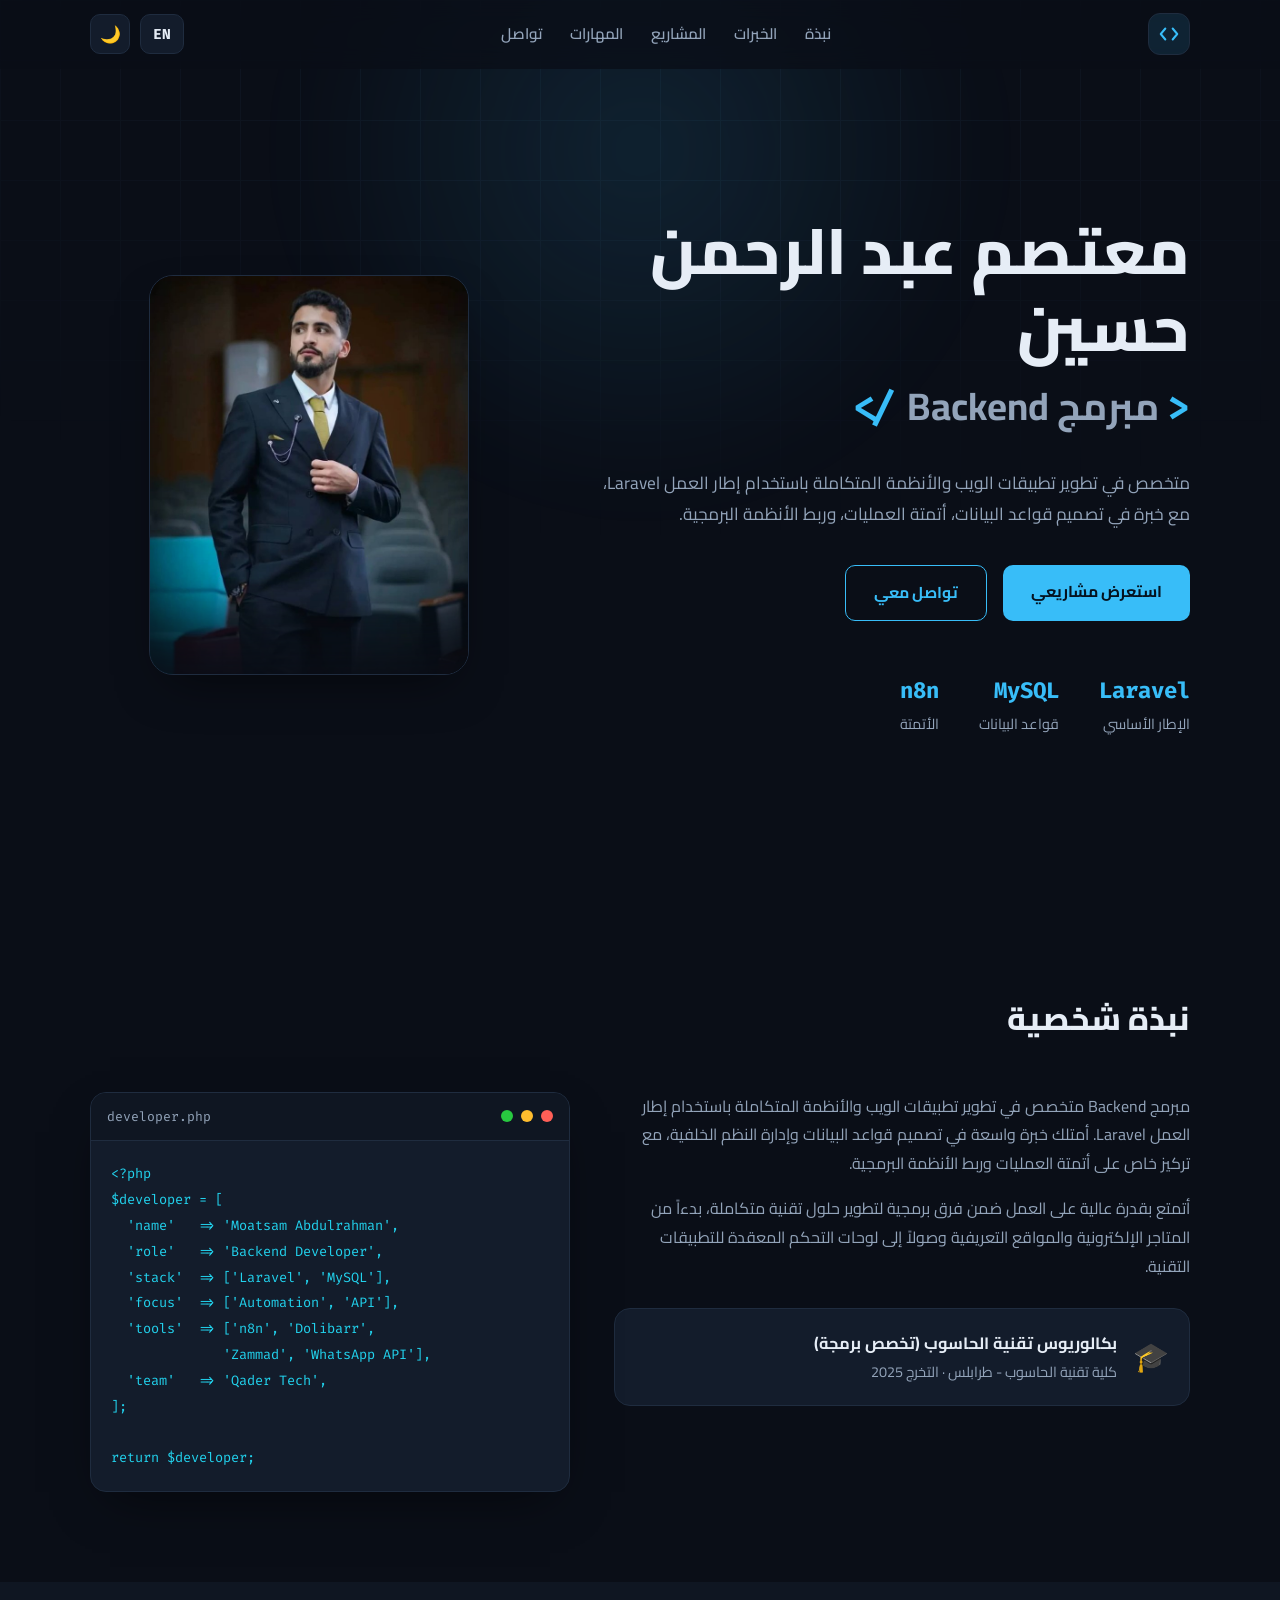
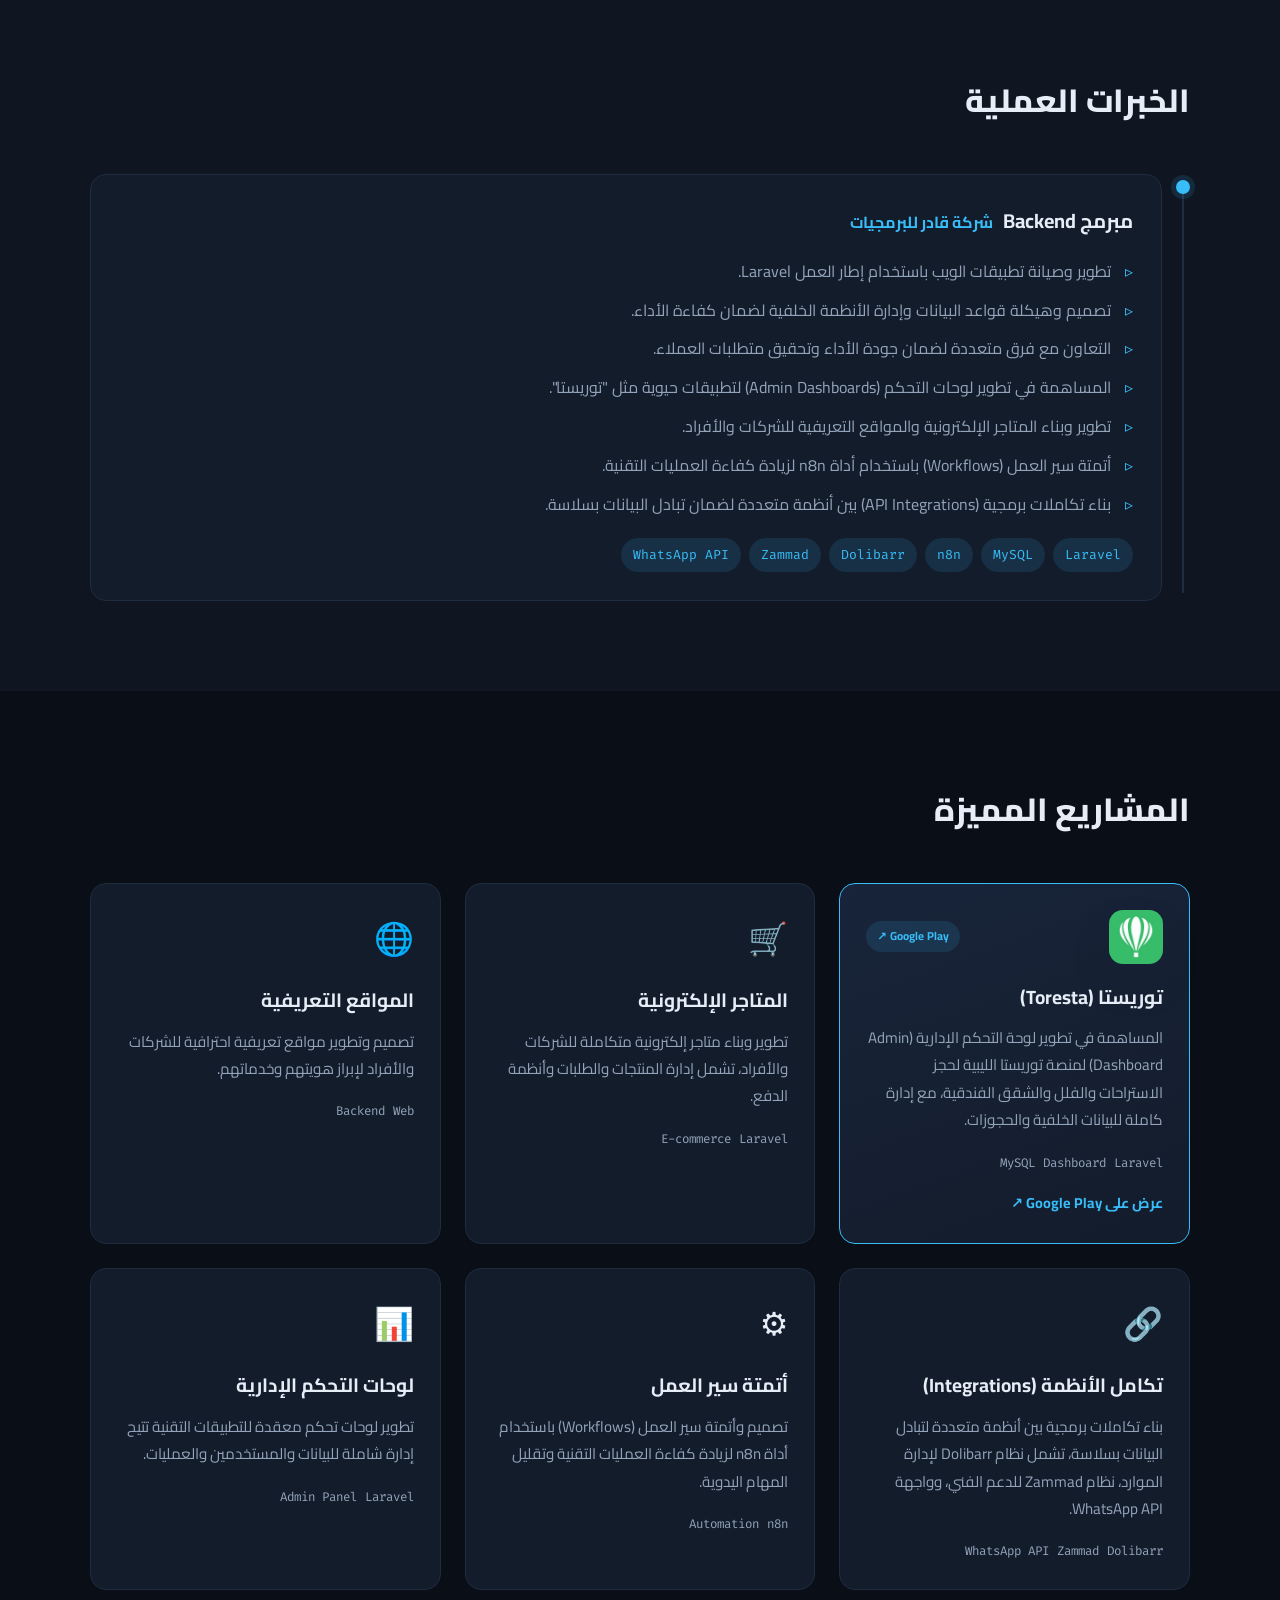
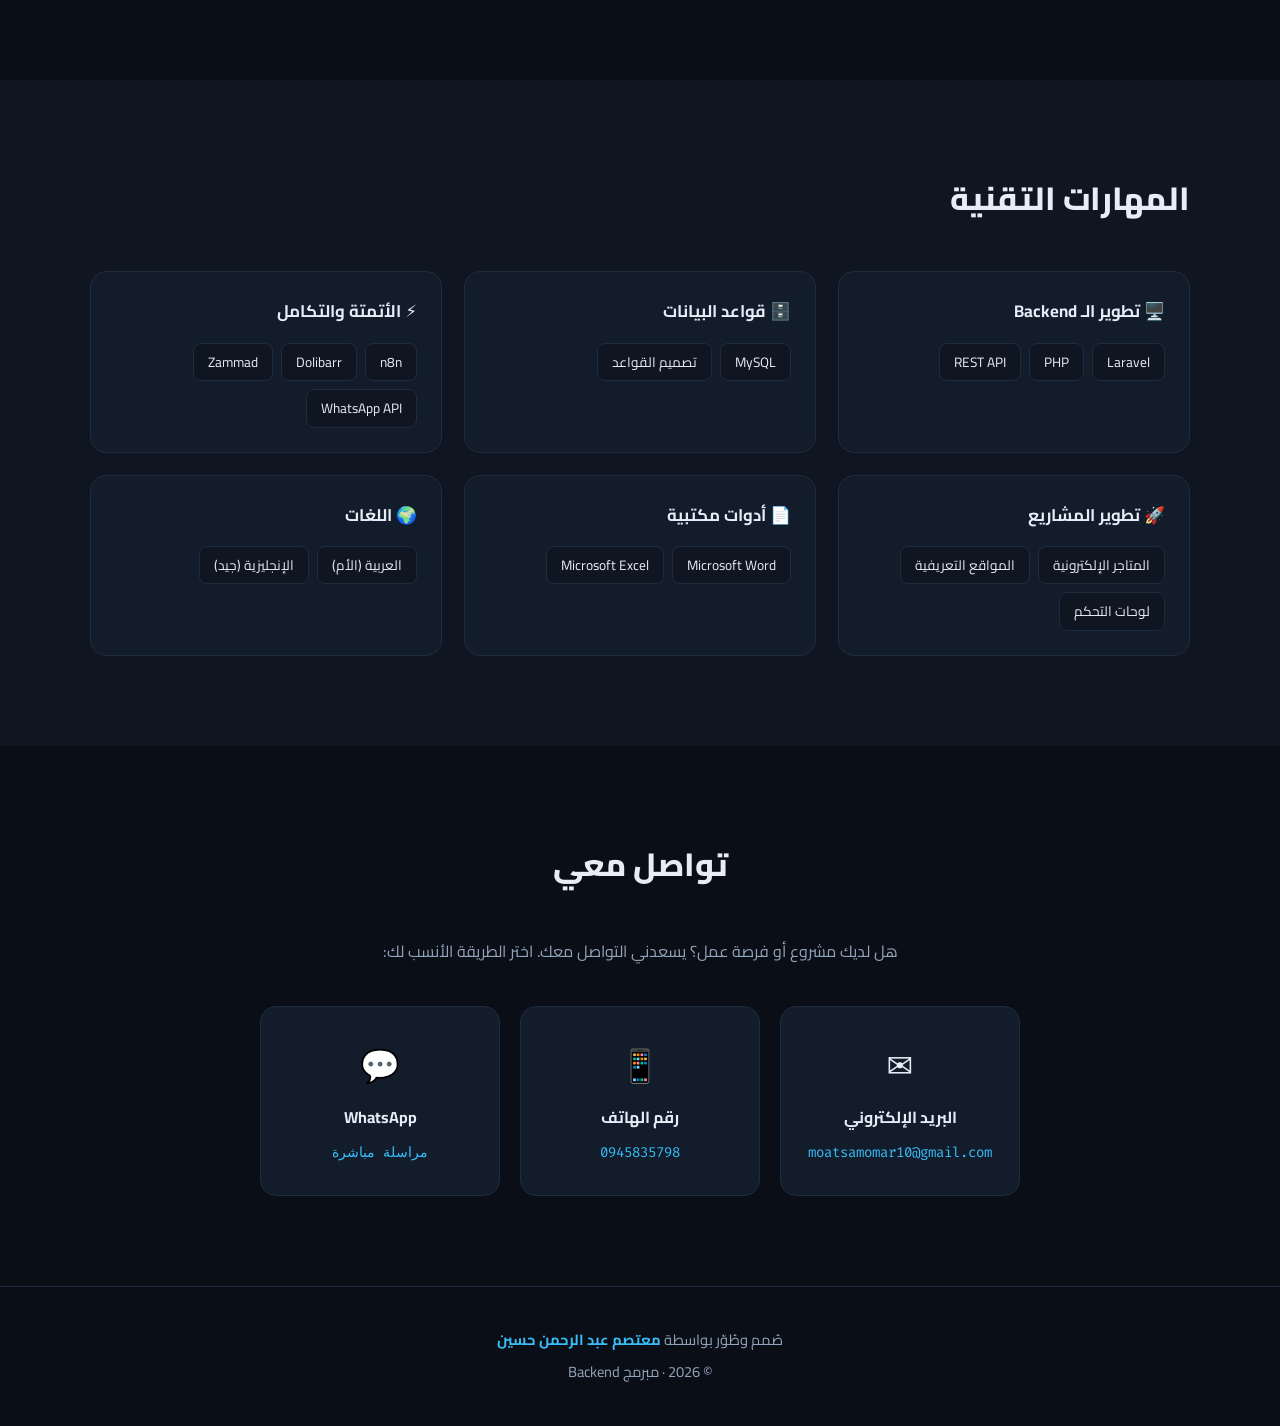
==== MY-PROFAIL/index.html @ f8661a61 "Add files via upload" ====
<!DOCTYPE html>
<html lang="ar" dir="rtl">
<head>
  <meta charset="UTF-8" />
  <meta name="viewport" content="width=device-width, initial-scale=1.0" />
  <title>معتصم عبد الرحمن حسين | مبرمج Backend</title>
  <meta name="description" data-i18n="meta_desc" content="الملف الشخصي لمعتصم عبد الرحمن حسين - مبرمج Backend متخصص في Laravel وتصميم قواعد البيانات وأتمتة العمليات وتكامل الأنظمة." />
  <link rel="preconnect" href="https://fonts.googleapis.com" />
  <link rel="preconnect" href="https://fonts.gstatic.com" crossorigin />
  <link href="https://fonts.googleapis.com/css2?family=Cairo:wght@400;600;700;800&family=Inter:wght@400;600;700;800&family=Fira+Code:wght@400;500&display=swap" rel="stylesheet" />
  <link rel="stylesheet" href="styles.css" />
</head>
<body>
  <div class="bg-grid"></div>
  <div class="bg-glow"></div>

  <!-- شريط التنقل -->
  <header class="nav" id="nav">
    <div class="container nav-inner">
      <a href="#hero" class="logo" aria-label="Home">
        <svg viewBox="0 0 24 24" width="22" height="22" fill="none" stroke="currentColor" stroke-width="2.2" stroke-linecap="round" stroke-linejoin="round">
          <polyline points="8 6 3 12 8 18"></polyline>
          <polyline points="16 6 21 12 16 18"></polyline>
        </svg>
      </a>
      <nav class="nav-links" id="navLinks">
        <a href="#about" data-i18n="nav_about">نبذة</a>
        <a href="#experience" data-i18n="nav_exp">الخبرات</a>
        <a href="#projects" data-i18n="nav_projects">المشاريع</a>
        <a href="#skills" data-i18n="nav_skills">المهارات</a>
        <a href="#contact" data-i18n="nav_contact">تواصل</a>
      </nav>
      <div class="nav-actions">
        <button class="lang-toggle" id="langToggle" aria-label="Language">EN</button>
        <button class="theme-toggle" id="themeToggle" aria-label="theme">🌙</button>
        <button class="menu-btn" id="menuBtn" aria-label="menu">☰</button>
      </div>
    </div>
  </header>

  <!-- القسم الرئيسي -->
  <section class="hero" id="hero">
    <div class="container hero-inner">
      <div class="hero-text">
        <h1 class="hero-name" data-i18n="hero_name">معتصم عبد الرحمن حسين</h1>
        <h2 class="hero-title">
          <span class="accent">&lt;</span> <span data-i18n="hero_role">مبرمج Backend</span> <span class="accent">/&gt;</span>
        </h2>
        <p class="hero-desc" data-i18n="hero_desc">
          متخصص في تطوير تطبيقات الويب والأنظمة المتكاملة باستخدام إطار العمل Laravel،
          مع خبرة في تصميم قواعد البيانات، أتمتة العمليات، وربط الأنظمة البرمجية.
        </p>
        <div class="hero-cta">
          <a href="#projects" class="btn btn-primary" data-i18n="hero_cta1">استعرض مشاريعي</a>
          <a href="#contact" class="btn btn-ghost" data-i18n="hero_cta2">تواصل معي</a>
        </div>
        <div class="hero-stats">
          <div class="stat"><span class="stat-num">Laravel</span><span class="stat-label" data-i18n="stat1">الإطار الأساسي</span></div>
          <div class="stat"><span class="stat-num">MySQL</span><span class="stat-label" data-i18n="stat2">قواعد البيانات</span></div>
          <div class="stat"><span class="stat-num">n8n</span><span class="stat-label" data-i18n="stat3">الأتمتة</span></div>
        </div>
      </div>
      <div class="hero-photo">
        <div class="photo-frame">
          <img src="profile.jpg" alt="معتصم عبد الرحمن حسين" />
        </div>
      </div>
    </div>
  </section>

  <!-- نبذة -->
  <section class="section" id="about">
    <div class="container">
      <h2 class="section-title" data-i18n="about_title">نبذة شخصية</h2>
      <div class="about-grid">
        <div class="about-text">
          <p data-i18n="about_p1">
            مبرمج Backend متخصص في تطوير تطبيقات الويب والأنظمة المتكاملة باستخدام
            إطار العمل Laravel. أمتلك خبرة واسعة في تصميم قواعد البيانات وإدارة النظم
            الخلفية، مع تركيز خاص على أتمتة العمليات وربط الأنظمة البرمجية.
          </p>
          <p data-i18n="about_p2">
            أتمتع بقدرة عالية على العمل ضمن فرق برمجية لتطوير حلول تقنية متكاملة،
            بدءاً من المتاجر الإلكترونية والمواقع التعريفية وصولاً إلى لوحات التحكم
            المعقدة للتطبيقات التقنية.
          </p>
          <div class="edu-card">
            <span class="edu-icon">🎓</span>
            <div>
              <h4 data-i18n="edu_title">بكالوريوس تقنية الحاسوب (تخصص برمجة)</h4>
              <p data-i18n="edu_sub">كلية تقنية الحاسوب - طرابلس · التخرج 2025</p>
            </div>
          </div>
        </div>
        <div class="about-side">
          <div class="code-card">
            <div class="code-head">
              <span class="dot red"></span><span class="dot yellow"></span><span class="dot green"></span>
              <span class="code-file">developer.php</span>
            </div>
<pre class="code-body"><code>&lt;?php
$developer = [
  'name'   =&gt; 'Moatsam Abdulrahman',
  'role'   =&gt; 'Backend Developer',
  'stack'  =&gt; ['Laravel', 'MySQL'],
  'focus'  =&gt; ['Automation', 'API'],
  'tools'  =&gt; ['n8n', 'Dolibarr',
              'Zammad', 'WhatsApp API'],
  'team'   =&gt; 'Qader Tech',
];

return $developer;</code></pre>
          </div>
        </div>
      </div>
    </div>
  </section>

  <!-- الخبرات -->
  <section class="section alt" id="experience">
    <div class="container">
      <h2 class="section-title" data-i18n="exp_title">الخبرات العملية</h2>
      <div class="timeline">
        <div class="timeline-item">
          <div class="timeline-dot"></div>
          <div class="timeline-card">
            <div class="exp-head">
              <h3 data-i18n="exp_role">مبرمج Backend</h3>
              <span class="company" data-i18n="exp_company">شركة قادر للبرمجيات</span>
            </div>
            <ul class="exp-list">
              <li data-i18n="exp_li1">تطوير وصيانة تطبيقات الويب باستخدام إطار العمل Laravel.</li>
              <li data-i18n="exp_li2">تصميم وهيكلة قواعد البيانات وإدارة الأنظمة الخلفية لضمان كفاءة الأداء.</li>
              <li data-i18n="exp_li3">التعاون مع فرق متعددة لضمان جودة الأداء وتحقيق متطلبات العملاء.</li>
              <li data-i18n="exp_li4">المساهمة في تطوير لوحات التحكم (Admin Dashboards) لتطبيقات حيوية مثل "توريستا".</li>
              <li data-i18n="exp_li5">تطوير وبناء المتاجر الإلكترونية والمواقع التعريفية للشركات والأفراد.</li>
              <li data-i18n="exp_li6">أتمتة سير العمل (Workflows) باستخدام أداة n8n لزيادة كفاءة العمليات التقنية.</li>
              <li data-i18n="exp_li7">بناء تكاملات برمجية (API Integrations) بين أنظمة متعددة لضمان تبادل البيانات بسلاسة.</li>
            </ul>
            <div class="exp-tags">
              <span>Laravel</span><span>MySQL</span><span>n8n</span>
              <span>Dolibarr</span><span>Zammad</span><span>WhatsApp API</span>
            </div>
          </div>
        </div>
      </div>
    </div>
  </section>

  <!-- المشاريع -->
  <section class="section" id="projects">
    <div class="container">
      <h2 class="section-title" data-i18n="projects_title">المشاريع المميزة</h2>
      <div class="cards">
        <article class="project-card featured">
          <div class="project-top">
            <img src="toresta.png" alt="Toresta" class="app-icon" />
            <a href="https://play.google.com/store/apps/details?id=com.turista.customer" target="_blank" rel="noopener" class="badge-link">Google Play ↗</a>
          </div>
          <h3>توريستا (Toresta)</h3>
          <p data-i18n="proj_toresta">المساهمة في تطوير لوحة التحكم الإدارية (Admin Dashboard) لمنصة توريستا الليبية لحجز الاستراحات والفلل والشقق الفندقية، مع إدارة كاملة للبيانات الخلفية والحجوزات.</p>
          <div class="project-tags"><span>Laravel</span><span>Dashboard</span><span>MySQL</span></div>
          <a href="https://play.google.com/store/apps/details?id=com.turista.customer" target="_blank" rel="noopener" class="project-link" data-i18n="proj_view_play">عرض على Google Play ↗</a>
        </article>

        <article class="project-card">
          <div class="project-top"><span class="folder">🛒</span></div>
          <h3 data-i18n="proj_ecom_t">المتاجر الإلكترونية</h3>
          <p data-i18n="proj_ecom_d">تطوير وبناء متاجر إلكترونية متكاملة للشركات والأفراد، تشمل إدارة المنتجات والطلبات وأنظمة الدفع.</p>
          <div class="project-tags"><span>Laravel</span><span>E-commerce</span></div>
        </article>

        <article class="project-card">
          <div class="project-top"><span class="folder">🌐</span></div>
          <h3 data-i18n="proj_web_t">المواقع التعريفية</h3>
          <p data-i18n="proj_web_d">تصميم وتطوير مواقع تعريفية احترافية للشركات والأفراد لإبراز هويتهم وخدماتهم.</p>
          <div class="project-tags"><span>Web</span><span>Backend</span></div>
        </article>

        <article class="project-card">
          <div class="project-top"><span class="folder">🔗</span></div>
          <h3 data-i18n="proj_int_t">تكامل الأنظمة (Integrations)</h3>
          <p data-i18n="proj_int_d">بناء تكاملات برمجية بين أنظمة متعددة لتبادل البيانات بسلاسة، تشمل نظام Dolibarr لإدارة الموارد، نظام Zammad للدعم الفني، وواجهة WhatsApp API.</p>
          <div class="project-tags"><span>Dolibarr</span><span>Zammad</span><span>WhatsApp API</span></div>
        </article>

        <article class="project-card">
          <div class="project-top"><span class="folder">⚙️</span></div>
          <h3 data-i18n="proj_auto_t">أتمتة سير العمل</h3>
          <p data-i18n="proj_auto_d">تصميم وأتمتة سير العمل (Workflows) باستخدام أداة n8n لزيادة كفاءة العمليات التقنية وتقليل المهام اليدوية.</p>
          <div class="project-tags"><span>n8n</span><span>Automation</span></div>
        </article>

        <article class="project-card">
          <div class="project-top"><span class="folder">📊</span></div>
          <h3 data-i18n="proj_admin_t">لوحات التحكم الإدارية</h3>
          <p data-i18n="proj_admin_d">تطوير لوحات تحكم معقدة للتطبيقات التقنية تتيح إدارة شاملة للبيانات والمستخدمين والعمليات.</p>
          <div class="project-tags"><span>Laravel</span><span>Admin Panel</span></div>
        </article>
      </div>
    </div>
  </section>

  <!-- المهارات -->
  <section class="section alt" id="skills">
    <div class="container">
      <h2 class="section-title" data-i18n="skills_title">المهارات التقنية</h2>
      <div class="skills-grid">
        <div class="skill-box">
          <h4 data-i18n="skill_backend">🖥️ تطوير الـ Backend</h4>
          <div class="chips"><span>Laravel</span><span>PHP</span><span>REST API</span></div>
        </div>
        <div class="skill-box">
          <h4 data-i18n="skill_db">🗄️ قواعد البيانات</h4>
          <div class="chips"><span>MySQL</span><span data-i18n="skill_db_design">تصميم القواعد</span></div>
        </div>
        <div class="skill-box">
          <h4 data-i18n="skill_auto">⚡ الأتمتة والتكامل</h4>
          <div class="chips"><span>n8n</span><span>Dolibarr</span><span>Zammad</span><span>WhatsApp API</span></div>
        </div>
        <div class="skill-box">
          <h4 data-i18n="skill_proj">🚀 تطوير المشاريع</h4>
          <div class="chips"><span data-i18n="chip_ecom">المتاجر الإلكترونية</span><span data-i18n="chip_web">المواقع التعريفية</span><span data-i18n="chip_dash">لوحات التحكم</span></div>
        </div>
        <div class="skill-box">
          <h4 data-i18n="skill_office">📄 أدوات مكتبية</h4>
          <div class="chips"><span>Microsoft Word</span><span>Microsoft Excel</span></div>
        </div>
        <div class="skill-box">
          <h4 data-i18n="skill_lang">🌍 اللغات</h4>
          <div class="chips"><span data-i18n="chip_ar">العربية (الأم)</span><span data-i18n="chip_en">الإنجليزية (جيد)</span></div>
        </div>
      </div>
    </div>
  </section>

  <!-- تواصل -->
  <section class="section contact" id="contact">
    <div class="container contact-inner">
      <h2 class="section-title center" data-i18n="contact_title">تواصل معي</h2>
      <p class="contact-lead" data-i18n="contact_lead">
        هل لديك مشروع أو فرصة عمل؟ يسعدني التواصل معك. اختر الطريقة الأنسب لك:
      </p>
      <div class="contact-cards">
        <a href="mailto:moatsamomar10@gmail.com" class="contact-card">
          <span class="ci">✉️</span>
          <span class="cl" data-i18n="contact_email">البريد الإلكتروني</span>
          <span class="cv">moatsamomar10@gmail.com</span>
        </a>
        <a href="tel:0945835798" class="contact-card">
          <span class="ci">📱</span>
          <span class="cl" data-i18n="contact_phone">رقم الهاتف</span>
          <span class="cv">0945835798</span>
        </a>
        <a href="https://wa.me/218945835798" target="_blank" rel="noopener" class="contact-card">
          <span class="ci">💬</span>
          <span class="cl">WhatsApp</span>
          <span class="cv" data-i18n="contact_wa">مراسلة مباشرة</span>
        </a>
      </div>
    </div>
  </section>

  <footer class="footer">
    <div class="container">
      <p><span data-i18n="footer_by">صُمم وطُوّر بواسطة</span> <strong>معتصم عبد الرحمن حسين</strong></p>
      <p class="footer-sub">© <span id="year"></span> · <span data-i18n="hero_role">مبرمج Backend</span></p>
    </div>
  </footer>

  <script src="app.js"></script>
</body>
</html>
---- MY-PROFAIL/styles.css ----
:root {
  --bg: #0a0e17;
  --bg-alt: #0f1622;
  --card: #131c2b;
  --card-hover: #18243a;
  --border: #1f2c3f;
  --text: #e6edf6;
  --text-dim: #93a4ba;
  --accent: #38bdf8;
  --accent-2: #22d3ee;
  --accent-soft: rgba(56, 189, 248, 0.12);
  --shadow: 0 20px 50px -20px rgba(0, 0, 0, 0.6);
  --radius: 16px;
  --font: 'Cairo', system-ui, sans-serif;
  --mono: 'Fira Code', monospace;
}

html.light {
  --bg: #f6f9fc;
  --bg-alt: #eef3f9;
  --card: #ffffff;
  --card-hover: #f1f6fc;
  --border: #dde6f0;
  --text: #0d1b2a;
  --text-dim: #51637a;
  --accent: #0284c7;
  --accent-2: #0891b2;
  --accent-soft: rgba(2, 132, 199, 0.1);
  --shadow: 0 20px 50px -25px rgba(15, 30, 60, 0.25);
}

* { margin: 0; padding: 0; box-sizing: border-box; }

html { scroll-behavior: smooth; }

body {
  font-family: var(--font);
  background: var(--bg);
  color: var(--text);
  line-height: 1.8;
  overflow-x: hidden;
  transition: background 0.4s, color 0.4s;
}

.container { width: min(1100px, 92%); margin: 0 auto; }

/* خلفية */
.bg-grid {
  position: fixed; inset: 0; z-index: -2;
  background-image:
    linear-gradient(var(--border) 1px, transparent 1px),
    linear-gradient(90deg, var(--border) 1px, transparent 1px);
  background-size: 60px 60px;
  opacity: 0.25;
  mask-image: radial-gradient(ellipse 80% 60% at 50% 0%, #000 40%, transparent 100%);
}
.bg-glow {
  position: fixed; top: -200px; left: 50%; transform: translateX(-50%);
  width: 700px; height: 700px; z-index: -1;
  background: radial-gradient(circle, var(--accent-soft), transparent 70%);
  filter: blur(40px);
}

/* التنقل */
.nav {
  position: fixed; top: 0; left: 0; right: 0; z-index: 100;
  backdrop-filter: blur(12px);
  background: color-mix(in srgb, var(--bg) 75%, transparent);
  border-bottom: 1px solid transparent;
  transition: border-color 0.3s, background 0.3s;
}
.nav.scrolled { border-bottom-color: var(--border); }
.nav-inner { display: flex; align-items: center; justify-content: space-between; height: 68px; }
.logo {
  display: grid; place-items: center; width: 42px; height: 42px; border-radius: 12px;
  color: var(--accent); text-decoration: none; background: var(--accent-soft);
  border: 1px solid var(--border); transition: 0.25s;
}
.logo:hover { background: var(--accent); color: #04121f; transform: translateY(-2px); }
.nav-links { display: flex; gap: 28px; }
.nav-links a {
  color: var(--text-dim); text-decoration: none; font-size: 0.95rem;
  font-weight: 600; position: relative; transition: color 0.2s;
}
.nav-links a:hover { color: var(--accent); }
.nav-links a::after {
  content: ''; position: absolute; bottom: -6px; right: 0; width: 0; height: 2px;
  background: var(--accent); transition: width 0.25s;
}
.nav-links a:hover::after { width: 100%; }
.nav-actions { display: flex; align-items: center; gap: 10px; }
.theme-toggle, .menu-btn, .lang-toggle {
  background: var(--card); border: 1px solid var(--border); color: var(--text);
  height: 40px; border-radius: 10px; cursor: pointer; font-size: 1.05rem;
  display: grid; place-items: center; transition: 0.2s;
}
.theme-toggle, .menu-btn { width: 40px; }
.lang-toggle { width: 44px; font-weight: 800; font-size: 0.9rem; font-family: var(--mono); }
.theme-toggle:hover, .lang-toggle:hover { border-color: var(--accent); color: var(--accent); }
.menu-btn { display: none; }

/* القسم الرئيسي */
.hero { min-height: 100vh; display: flex; align-items: center; padding-top: 90px; padding-bottom: 40px; }
.hero-inner { padding: 20px 0; display: grid; grid-template-columns: 1.4fr 1fr; gap: 50px; align-items: center; }
.hero-photo { display: flex; justify-content: center; }
.photo-frame {
  position: relative; width: 100%; max-width: 320px; aspect-ratio: 4/5;
  border-radius: 24px; overflow: hidden; border: 1px solid var(--border);
  box-shadow: var(--shadow);
}
.photo-frame::after {
  content: ''; position: absolute; inset: 0;
  box-shadow: inset 0 -80px 80px -40px var(--bg);
  pointer-events: none;
}
.photo-frame img { width: 100%; height: 100%; object-fit: cover; display: block; transition: transform 0.5s; }
.photo-frame:hover img { transform: scale(1.05); }
.hero-greeting { color: var(--accent); font-family: var(--mono); font-size: 1.05rem; margin-bottom: 12px; }
.hero-name { font-size: clamp(2.2rem, 6vw, 4rem); font-weight: 800; line-height: 1.2; }
.hero-title { font-size: clamp(1.4rem, 4vw, 2.4rem); color: var(--text-dim); font-weight: 700; margin-top: 6px; }
.hero-title .accent { color: var(--accent); font-family: var(--mono); }
.hero-desc { max-width: 620px; color: var(--text-dim); font-size: 1.08rem; margin-top: 24px; }
.hero-desc strong { color: var(--text); }
.hero-cta { display: flex; gap: 16px; margin-top: 36px; flex-wrap: wrap; }
.btn {
  padding: 13px 28px; border-radius: 10px; text-decoration: none; font-weight: 700;
  font-size: 0.98rem; transition: 0.25s; display: inline-block;
}
.btn-primary { background: var(--accent); color: #04121f; }
.btn-primary:hover { transform: translateY(-3px); box-shadow: 0 12px 30px -10px var(--accent); }
.btn-ghost { border: 1px solid var(--accent); color: var(--accent); }
.btn-ghost:hover { background: var(--accent-soft); transform: translateY(-3px); }
.hero-stats { display: flex; gap: 40px; margin-top: 50px; flex-wrap: wrap; }
.stat { display: flex; flex-direction: column; }
.stat-num { font-size: 1.4rem; font-weight: 800; color: var(--accent); font-family: var(--mono); }
.stat-label { color: var(--text-dim); font-size: 0.9rem; }

/* الأقسام */
.section { padding: 90px 0; }
.section.alt { background: var(--bg-alt); }
.section-title {
  font-size: clamp(1.5rem, 4vw, 2rem); font-weight: 800; margin-bottom: 44px;
  display: flex; align-items: center; gap: 12px;
}
.section-title.center { justify-content: center; }
.section-title .num { color: var(--accent); font-family: var(--mono); font-size: 1.2rem; }

/* نبذة */
.about-grid { display: grid; grid-template-columns: 1.2fr 1fr; gap: 44px; align-items: start; }
.about-text p { color: var(--text-dim); margin-bottom: 16px; }
.about-text strong { color: var(--text); }
.edu-card {
  display: flex; gap: 16px; align-items: center; margin-top: 28px;
  background: var(--card); border: 1px solid var(--border); padding: 20px;
  border-radius: var(--radius);
}
.edu-icon { font-size: 1.8rem; }
.edu-card h4 { font-size: 1.02rem; }
.edu-card p { color: var(--text-dim); font-size: 0.9rem; margin: 0; }
.code-card { background: var(--card); border: 1px solid var(--border); border-radius: var(--radius); overflow: hidden; box-shadow: var(--shadow); }
.code-head { display: flex; align-items: center; gap: 8px; padding: 12px 16px; background: var(--bg-alt); border-bottom: 1px solid var(--border); }
.dot { width: 12px; height: 12px; border-radius: 50%; }
.dot.red { background: #ff5f57; } .dot.yellow { background: #febc2e; } .dot.green { background: #28c840; }
.code-file { margin-right: auto; color: var(--text-dim); font-family: var(--mono); font-size: 0.82rem; }
.code-body { padding: 20px; direction: ltr; text-align: left; overflow-x: auto; }
.code-body code { font-family: var(--mono); font-size: 0.85rem; color: var(--accent-2); line-height: 1.9; }

/* الخط الزمني */
.timeline { position: relative; padding-right: 28px; }
.timeline::before { content: ''; position: absolute; right: 6px; top: 8px; bottom: 8px; width: 2px; background: var(--border); }
.timeline-item { position: relative; }
.timeline-dot { position: absolute; right: -28px; top: 6px; width: 14px; height: 14px; border-radius: 50%; background: var(--accent); box-shadow: 0 0 0 5px var(--accent-soft); }
.timeline-card { background: var(--card); border: 1px solid var(--border); border-radius: var(--radius); padding: 28px; }
.exp-head { display: flex; flex-wrap: wrap; align-items: baseline; gap: 10px; margin-bottom: 18px; }
.exp-head h3 { font-size: 1.25rem; }
.company { color: var(--accent); font-weight: 700; }
.exp-list { list-style: none; }
.exp-list li { position: relative; padding-right: 22px; margin-bottom: 10px; color: var(--text-dim); }
.exp-list li::before { content: '▹'; position: absolute; right: 0; color: var(--accent); }
.exp-tags { display: flex; flex-wrap: wrap; gap: 8px; margin-top: 20px; }
.exp-tags span { background: var(--accent-soft); color: var(--accent); padding: 5px 12px; border-radius: 20px; font-size: 0.82rem; font-family: var(--mono); }

/* المشاريع */
.cards { display: grid; grid-template-columns: repeat(auto-fill, minmax(290px, 1fr)); gap: 24px; }
.project-card { background: var(--card); border: 1px solid var(--border); border-radius: var(--radius); padding: 26px; transition: 0.3s; }
.project-card:hover { transform: translateY(-8px); border-color: var(--accent); background: var(--card-hover); box-shadow: var(--shadow); }
.project-top { display: flex; justify-content: space-between; align-items: center; margin-bottom: 16px; }
.folder { font-size: 2rem; }
.badge { background: var(--accent-soft); color: var(--accent); font-size: 0.72rem; padding: 4px 10px; border-radius: 20px; font-weight: 700; }
.project-card h3 { font-size: 1.2rem; margin-bottom: 10px; }
.project-card p { color: var(--text-dim); font-size: 0.95rem; }
.project-tags { display: flex; flex-wrap: wrap; gap: 8px; margin-top: 18px; }
.project-tags span { color: var(--text-dim); font-family: var(--mono); font-size: 0.78rem; }
.project-card.featured { border-color: var(--accent); background: linear-gradient(160deg, var(--card-hover), var(--card)); }
.app-icon { width: 54px; height: 54px; border-radius: 14px; box-shadow: var(--shadow); }
.badge-link { background: var(--accent-soft); color: var(--accent); font-size: 0.72rem; padding: 5px 11px; border-radius: 20px; font-weight: 700; text-decoration: none; transition: 0.2s; }
.badge-link:hover { background: var(--accent); color: #04121f; }
.project-link { display: inline-block; margin-top: 16px; color: var(--accent); font-weight: 700; font-size: 0.9rem; text-decoration: none; }
.project-link:hover { text-decoration: underline; }

/* المهارات */
.skills-grid { display: grid; grid-template-columns: repeat(auto-fill, minmax(280px, 1fr)); gap: 22px; }
.skill-box { background: var(--card); border: 1px solid var(--border); border-radius: var(--radius); padding: 24px; transition: 0.25s; }
.skill-box:hover { border-color: var(--accent); transform: translateY(-4px); }
.skill-box h4 { font-size: 1.05rem; margin-bottom: 16px; }
.chips { display: flex; flex-wrap: wrap; gap: 8px; }
.chips span { background: var(--bg-alt); border: 1px solid var(--border); color: var(--text); padding: 6px 14px; border-radius: 8px; font-size: 0.85rem; }

/* تواصل */
.contact-inner { text-align: center; }
.contact-lead { color: var(--text-dim); max-width: 540px; margin: 0 auto 40px; }
.contact-cards { display: grid; grid-template-columns: repeat(auto-fit, minmax(220px, 1fr)); gap: 20px; max-width: 760px; margin: 0 auto; }
.contact-card {
  background: var(--card); border: 1px solid var(--border); border-radius: var(--radius);
  padding: 30px 20px; text-decoration: none; color: var(--text);
  display: flex; flex-direction: column; align-items: center; gap: 8px; transition: 0.3s;
}
.contact-card:hover { transform: translateY(-6px); border-color: var(--accent); box-shadow: var(--shadow); }
.ci { font-size: 2rem; }
.cl { font-weight: 700; }
.cv { color: var(--accent); font-family: var(--mono); font-size: 0.88rem; word-break: break-all; }

/* التذييل */
.footer { padding: 40px 0; text-align: center; border-top: 1px solid var(--border); }
.footer p { color: var(--text-dim); font-size: 0.92rem; }
.footer strong { color: var(--accent); }
.footer-sub { margin-top: 6px; font-size: 0.82rem; }

/* الحركة عند الظهور */
.reveal { opacity: 0; transform: translateY(30px); transition: opacity 0.7s, transform 0.7s; }
.reveal.visible { opacity: 1; transform: translateY(0); }

/* دعم LTR للإنجليزية */
html[dir="ltr"] .timeline { padding-right: 0; padding-left: 28px; }
html[dir="ltr"] .timeline::before { right: auto; left: 6px; }
html[dir="ltr"] .timeline-dot { right: auto; left: -28px; }
html[dir="ltr"] .exp-list li { padding-right: 0; padding-left: 22px; }
html[dir="ltr"] .exp-list li::before { right: auto; left: 0; }
html[dir="ltr"] .code-file { margin-right: 0; margin-left: auto; }
html[dir="ltr"] .nav-links a::after { right: auto; left: 0; }
html[dir="ltr"] body { font-family: 'Inter', 'Cairo', system-ui, sans-serif; }

/* التجاوب */
@media (max-width: 860px) {
  .hero-inner { grid-template-columns: 1fr; gap: 36px; text-align: center; }
  .hero-photo { order: -1; }
  .photo-frame { max-width: 240px; }
  .hero-cta, .hero-stats { justify-content: center; }
  .about-grid { grid-template-columns: 1fr; }
  .nav-links {
    position: fixed; top: 68px; right: 0; left: 0; flex-direction: column;
    background: var(--bg-alt); padding: 20px; gap: 18px; border-bottom: 1px solid var(--border);
    transform: translateY(-160%); transition: transform 0.3s; align-items: center;
  }
  .nav-links.open { transform: translateY(0); }
  .menu-btn { display: grid; }
  .hero-stats { gap: 28px; }
}
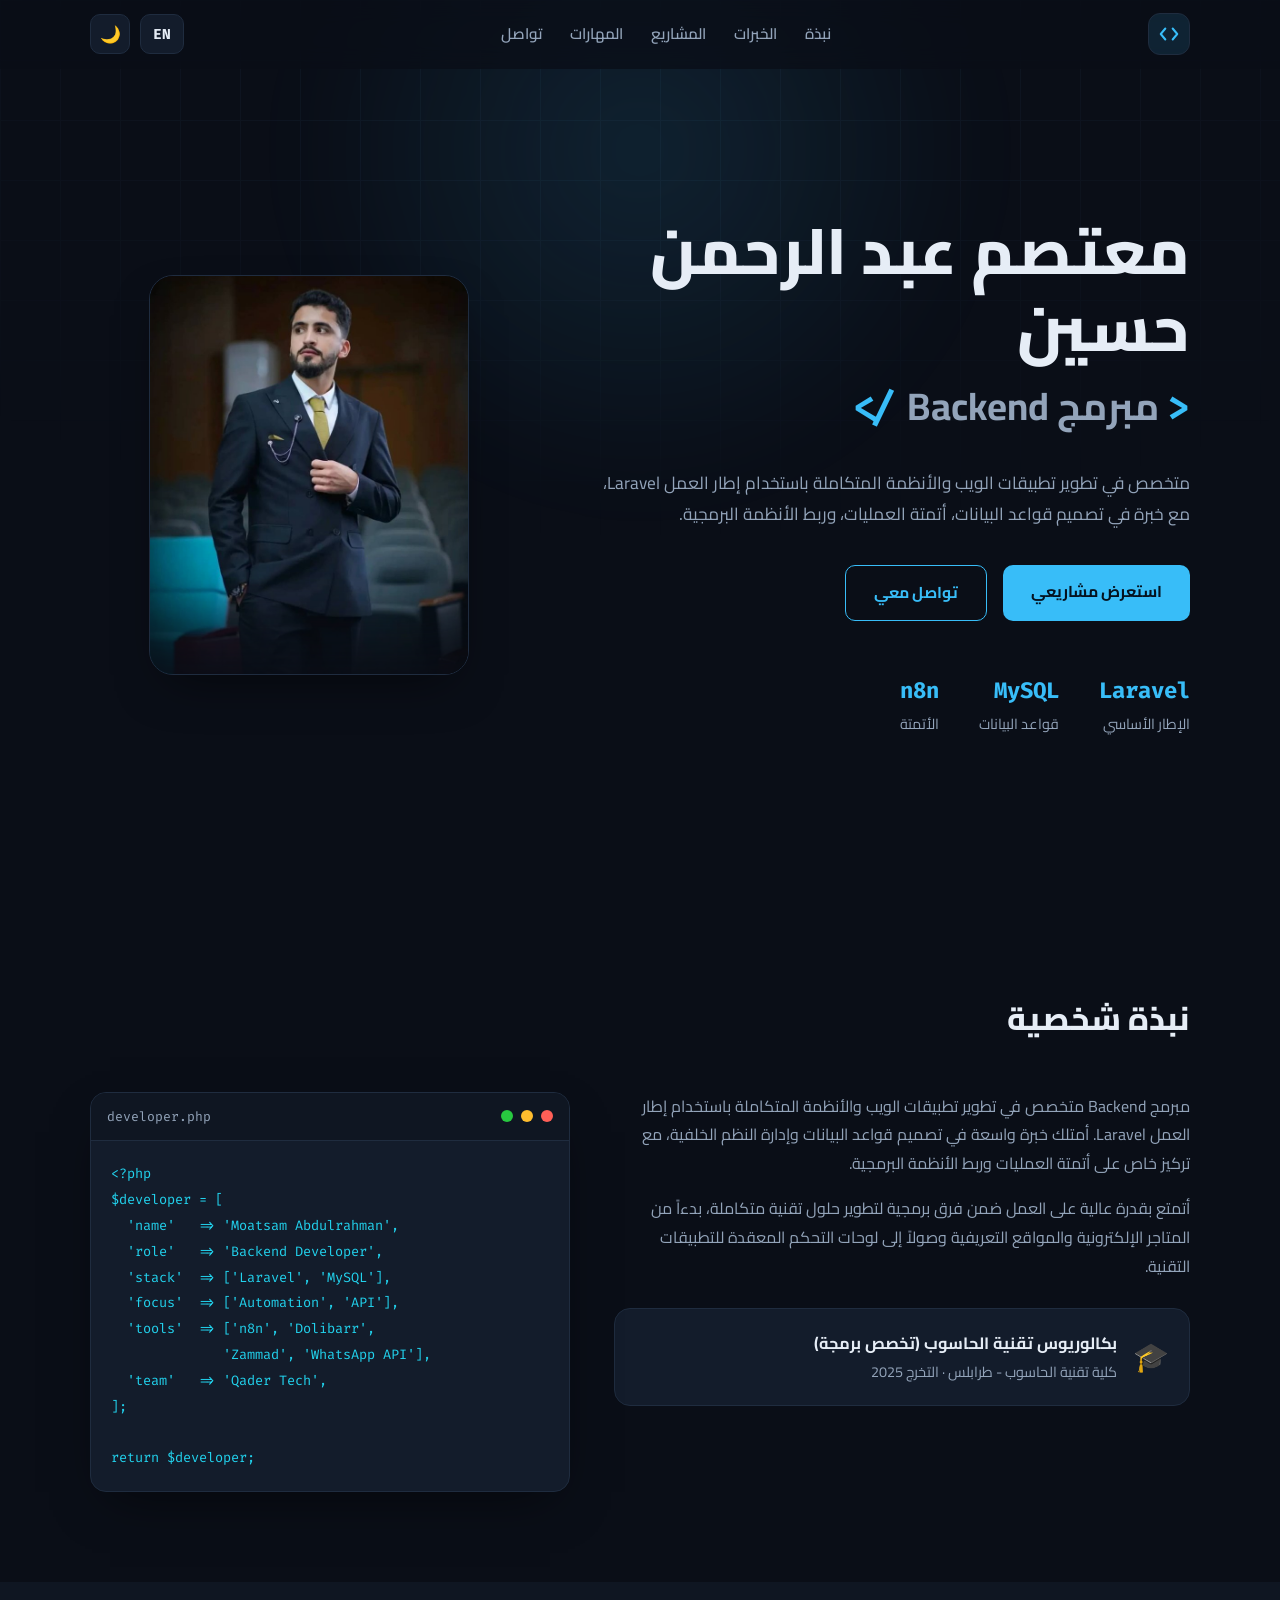
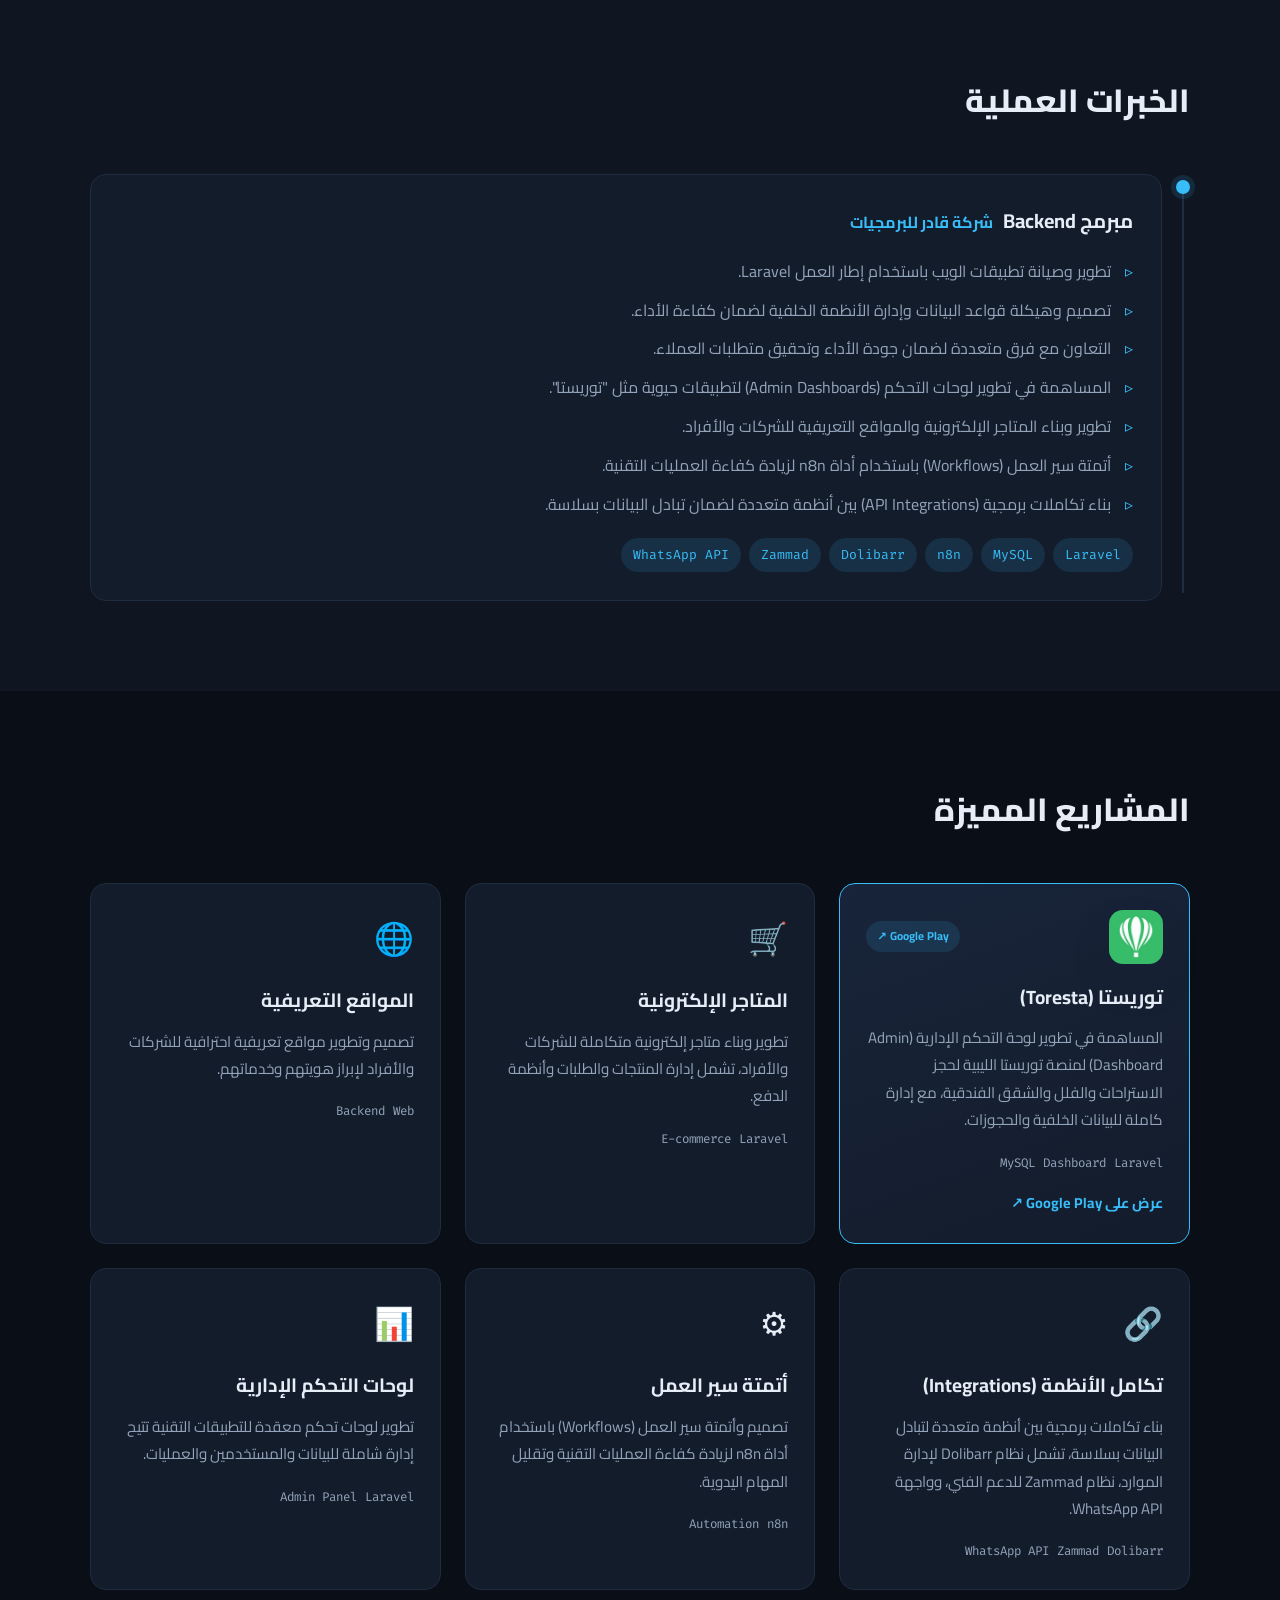
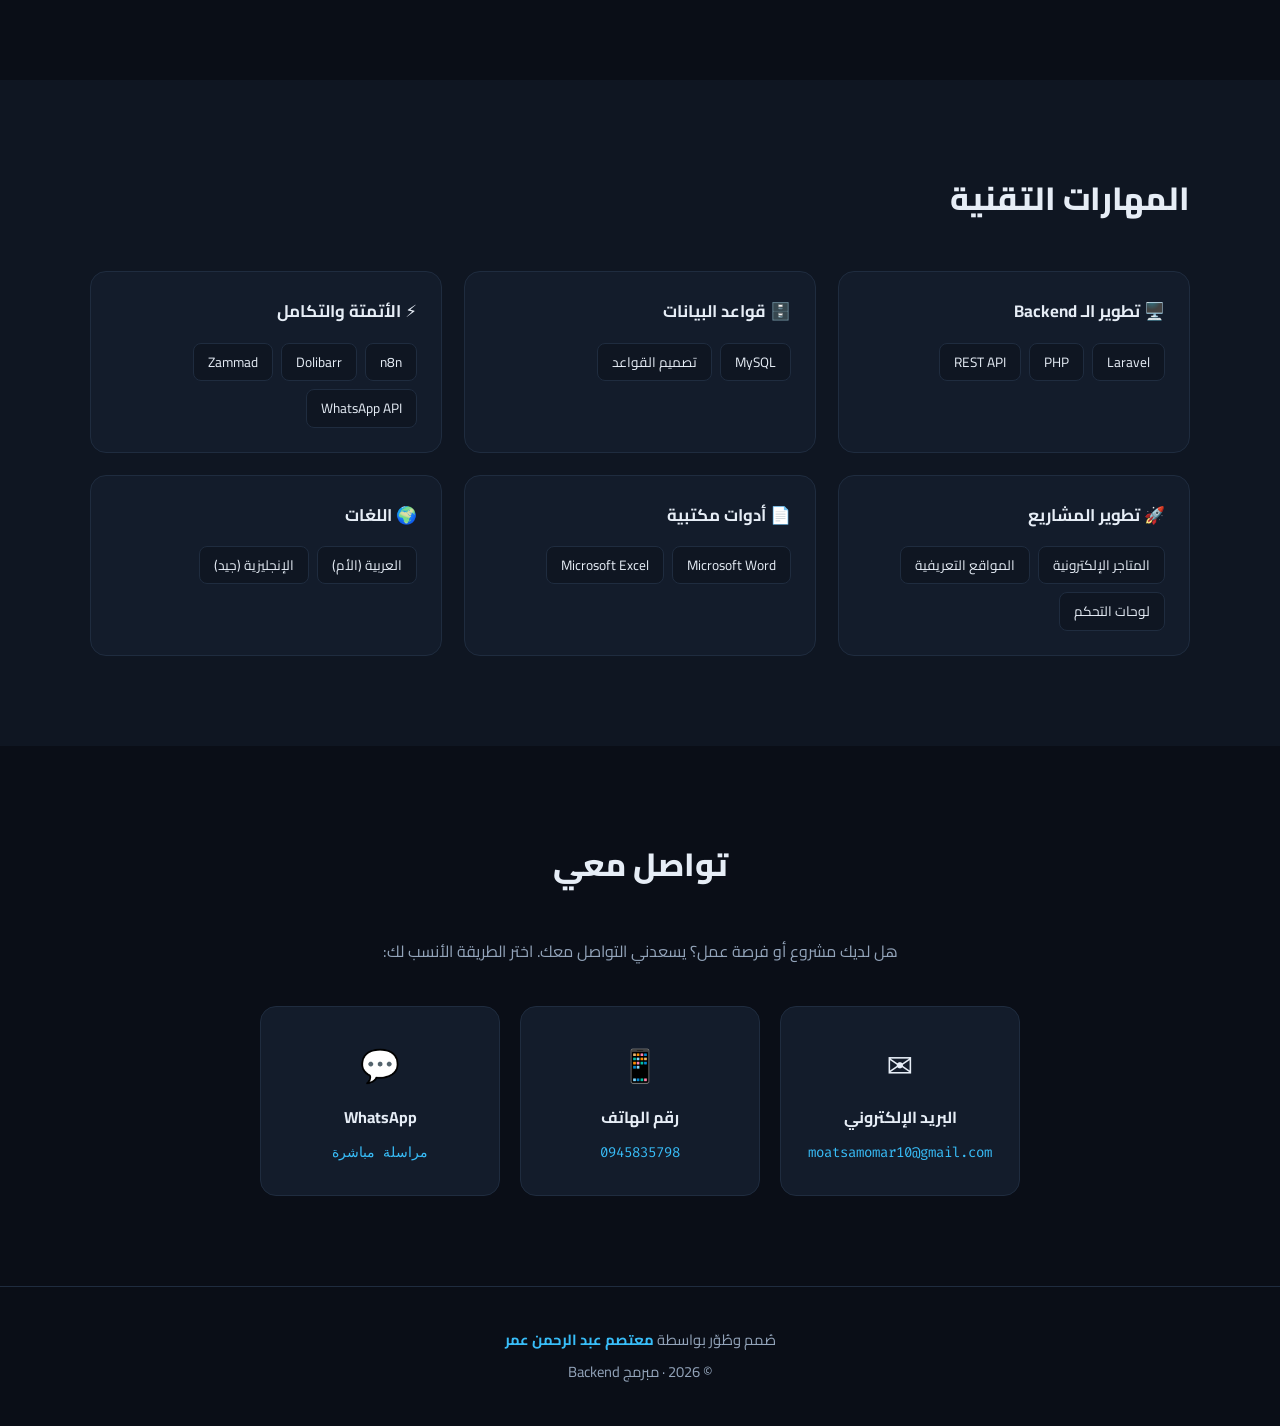
==== commit 690e576e: "up1" ====
--- a/MY-PROFAIL/index.html
+++ b/MY-PROFAIL/index.html
@@ -3,7 +3,7 @@
 <head>
   <meta charset="UTF-8" />
   <meta name="viewport" content="width=device-width, initial-scale=1.0" />
-  <title>معتصم عبد الرحمن حسين | مبرمج Backend</title>
+  <title>معتصم عبد الرحمن عمر | مبرمج Backend</title>
   <meta name="description" data-i18n="meta_desc" content="الملف الشخصي لمعتصم عبد الرحمن حسين - مبرمج Backend متخصص في Laravel وتصميم قواعد البيانات وأتمتة العمليات وتكامل الأنظمة." />
   <link rel="preconnect" href="https://fonts.googleapis.com" />
   <link rel="preconnect" href="https://fonts.gstatic.com" crossorigin />
@@ -263,7 +263,7 @@
 
   <footer class="footer">
     <div class="container">
-      <p><span data-i18n="footer_by">صُمم وطُوّر بواسطة</span> <strong>معتصم عبد الرحمن حسين</strong></p>
+      <p><span data-i18n="footer_by">صُمم وطُوّر بواسطة</span> <strong>معتصم عبد الرحمن عمر</strong></p>
       <p class="footer-sub">© <span id="year"></span> · <span data-i18n="hero_role">مبرمج Backend</span></p>
     </div>
   </footer>
